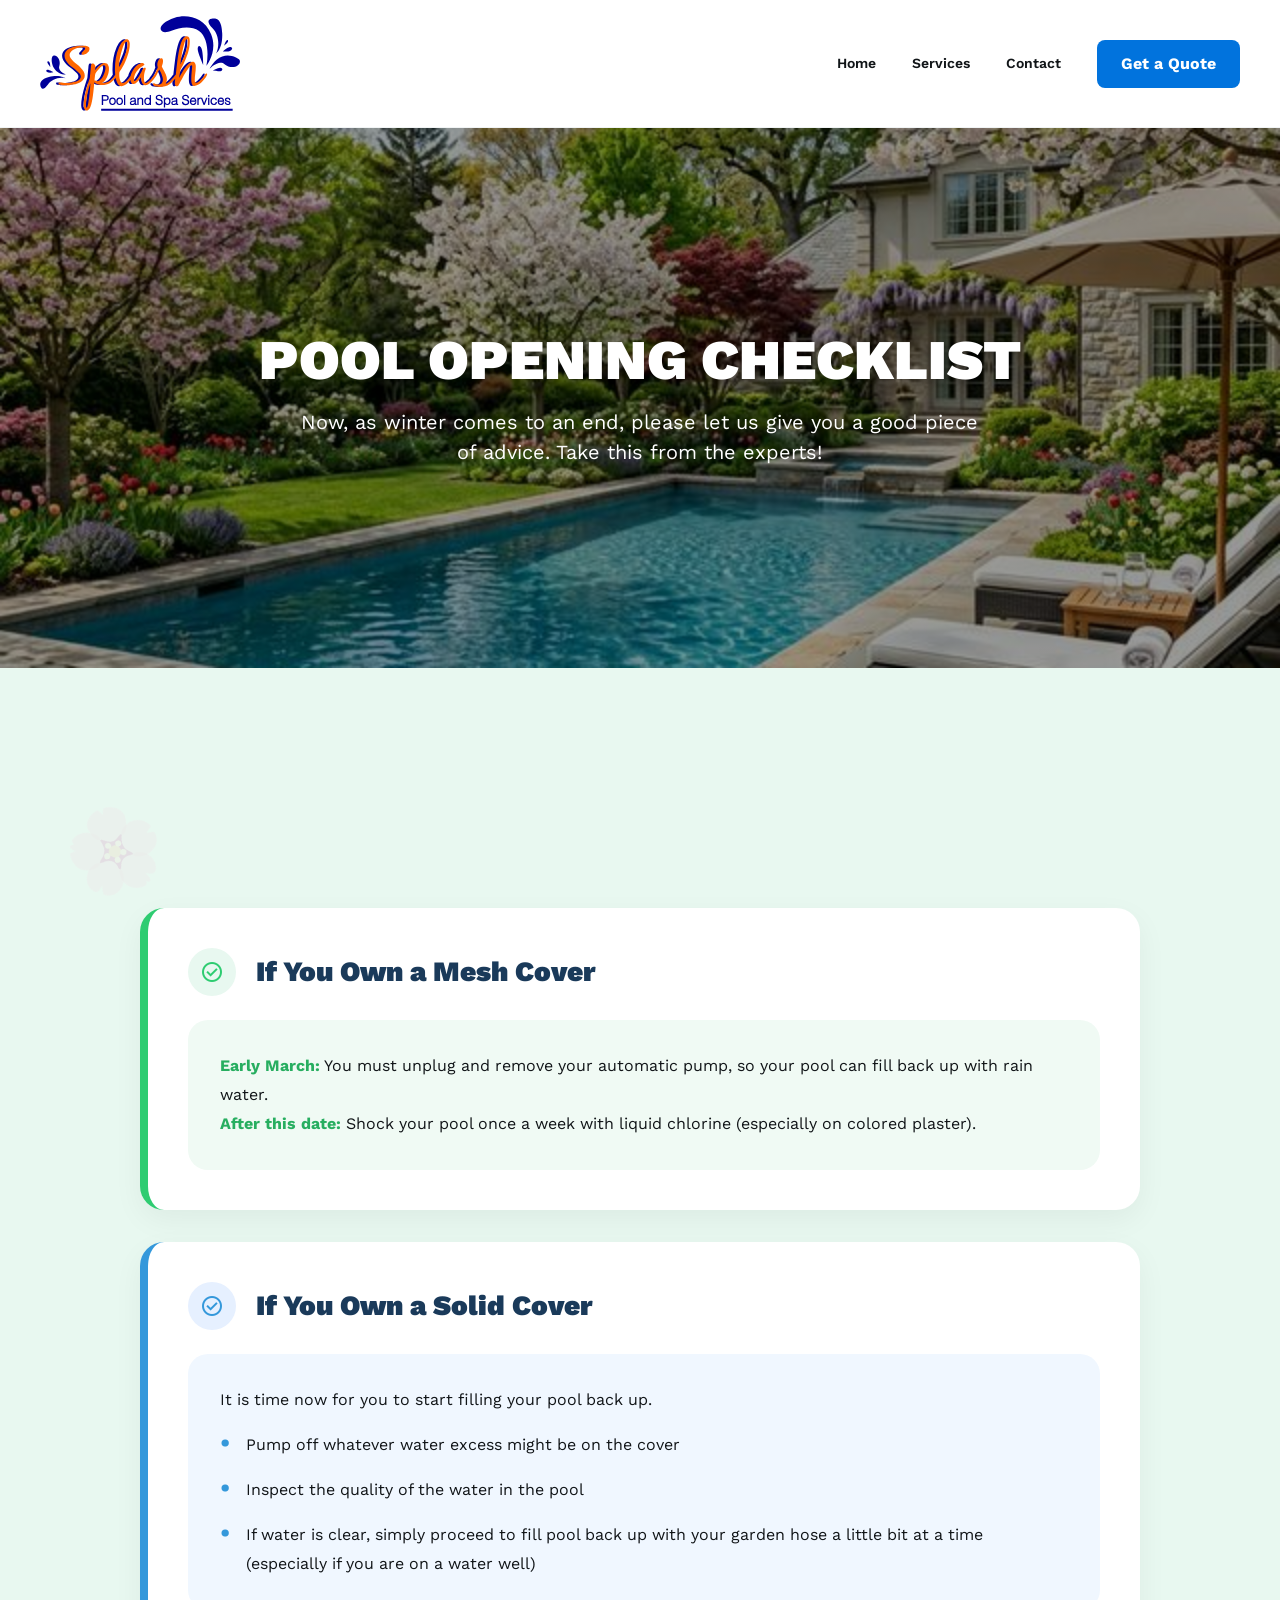
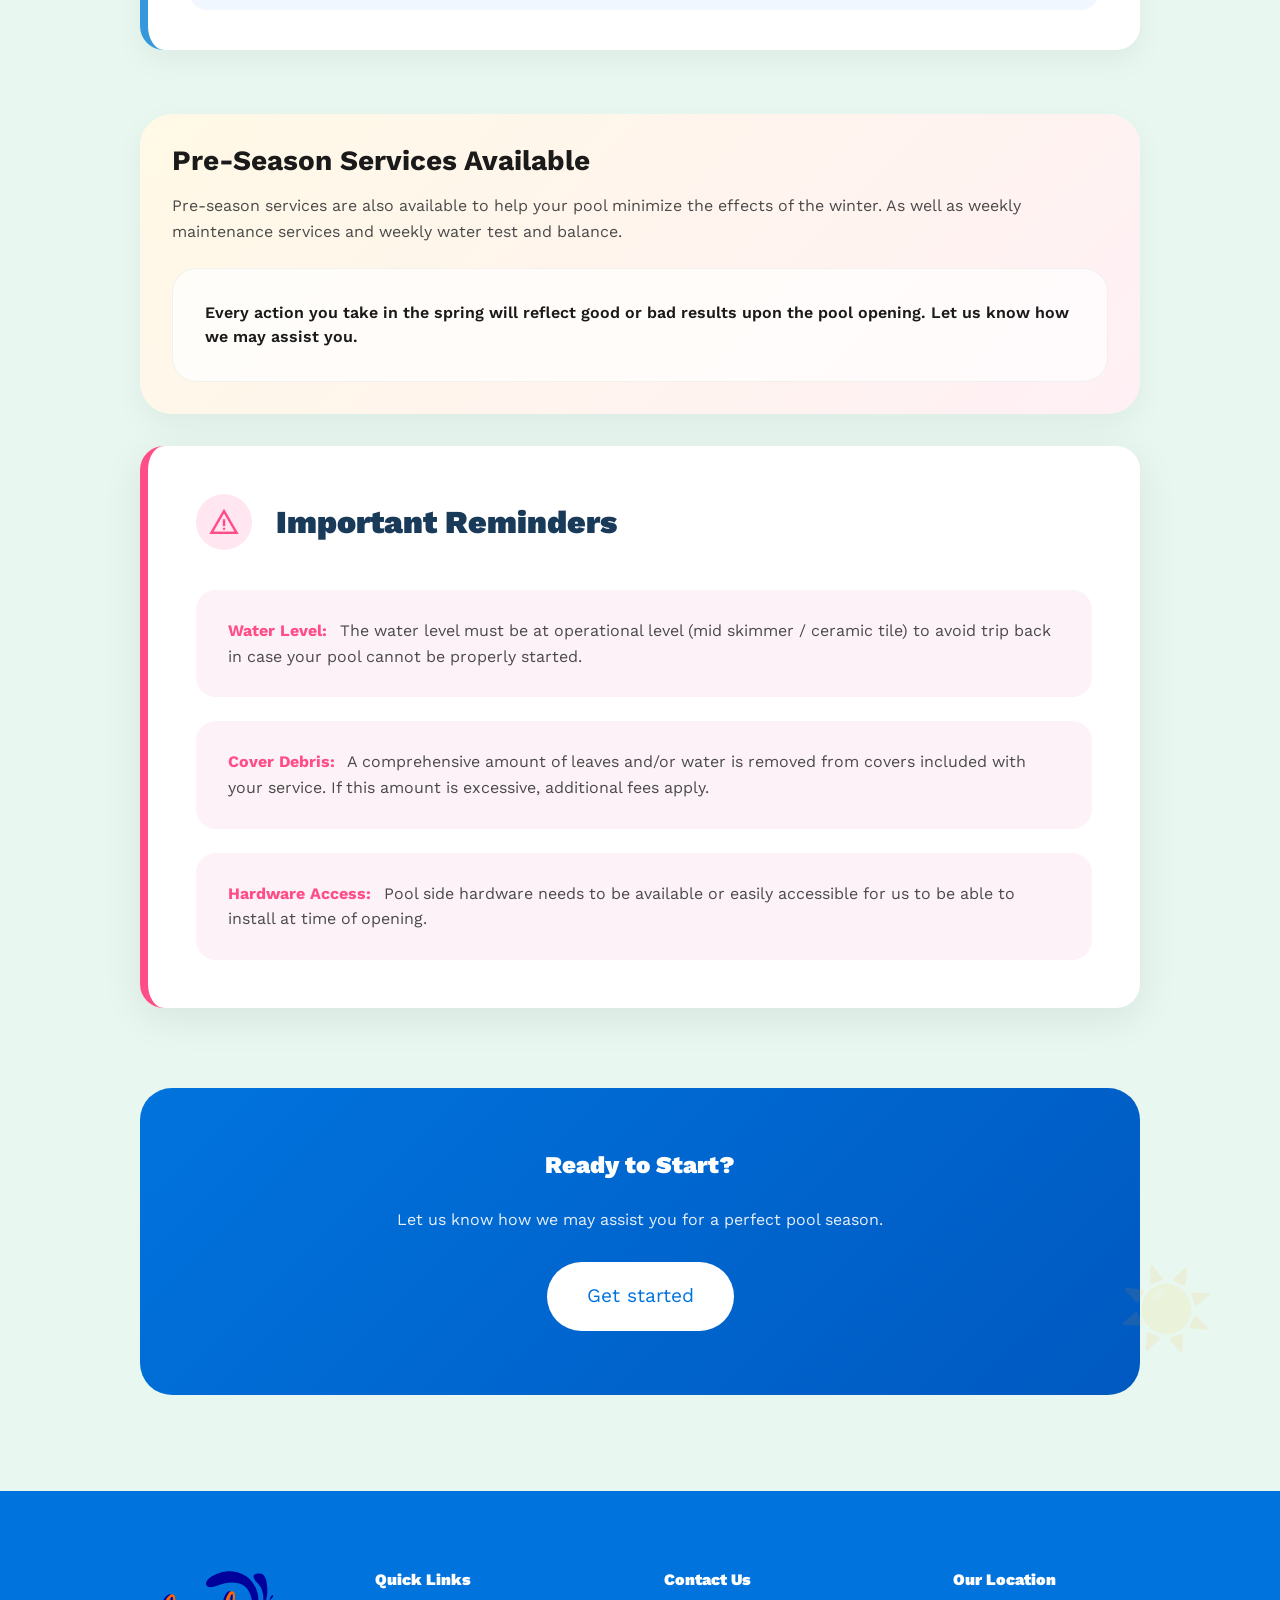
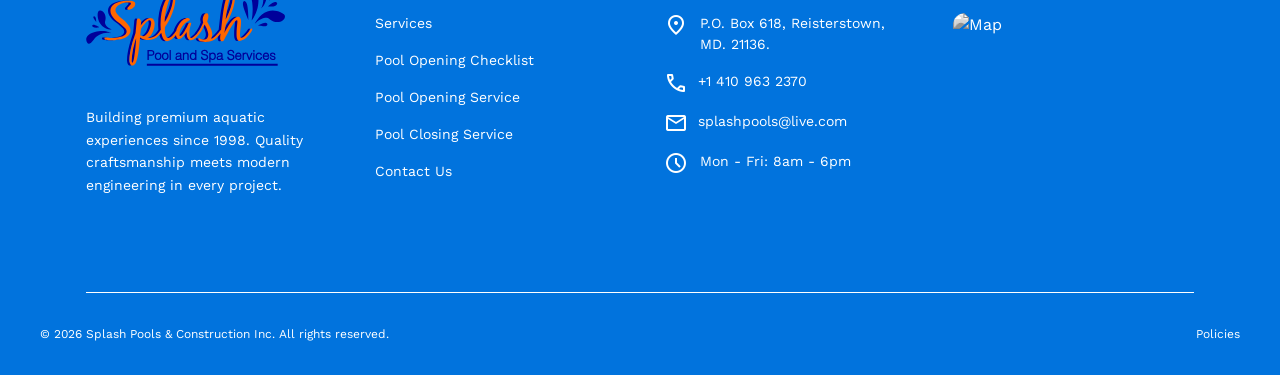
==== checklist-opening.html @ 0bf72dfd "Agregando nuevo checklist opening" ====
<!DOCTYPE html>
<html class="light" lang="en">

<head>
    <meta charset="utf-8" />
    <meta content="width=device-width, initial-scale=1.0" name="viewport" />
    <title>Pool Opening Checklist | Splash Pools & SPA Services</title>
    <meta name="description"
        content="Expert advice for pool opening as winter ends. Checklist for mesh and solid covers to ensure your pool is ready for spring.">

    <link href="https://fonts.googleapis.com/css2?family=Work+Sans:wght@300;400;500;600;700;900&amp;display=swap"
        rel="stylesheet" />
    <link
        href="https://fonts.googleapis.com/css2?family=Material+Symbols+Outlined:wght,FILL@100..700,0..1&amp;display=swap"
        rel="stylesheet" />
    <link rel="stylesheet" href="css/styles.css">
    <link rel="stylesheet" href="css/header.css">
    <link rel="stylesheet" href="css/footer.css">
    <link rel="stylesheet" href="css/checklist-opening.css">

    <!-- Google Tag Manager -->
    <script>(function (w, d, s, l, i) {
            w[l] = w[l] || []; w[l].push({
                'gtm.start':
                    new Date().getTime(), event: 'gtm.js'
            }); var f = d.getElementsByTagName(s)[0],
                j = d.createElement(s), dl = l != 'dataLayer' ? '&l=' + l : ''; j.async = true; j.src =
                    'https://www.googletagmanager.com/gtm.js?id=' + i + dl; f.parentNode.insertBefore(j, f);
        })(window, document, 'script', 'dataLayer', 'GTM-NZWC6MFM');</script>
    <!-- End Google Tag Manager -->
</head>

<body class="light checklist-page">
    <!-- Google Tag Manager (noscript) -->
    <noscript><iframe src="https://www.googletagmanager.com/ns.html?id=GTM-NZWC6MFM" height="0" width="0"
            style="display:none;visibility:hidden"></iframe></noscript>
    <!-- End Google Tag Manager (noscript) -->

    <div class="layout-container">
        <div id="header-placeholder"></div>

        <main>
            <!-- Hero Section -->
            <section class="checklist-hero">
                <div class="content">
                    <h1 class="reveal">Pool Opening Checklist</h1>
                    <p class="reveal">Now, as winter comes to an end, please let us give you a good piece of advice. Take this from the experts!</p>
                </div>
            </section>

            <!-- Advice Section -->
            <section class="expert-advice-section">
                <div class="content max-width-1000">
                    <div class="text-center mb-10 reveal">
                        <h2 class="font-black section-title">Spring Preparation</h2>
                        <div class="title-separator"></div>
                    </div>

                    <div class="advice-container">
                        <!-- Mesh Cover Card -->
                        <div class="cover-advice-card mesh reveal">
                            <div class="cover-advice-header">
                                <div class="cover-advice-icon">
                                    <span class="material-symbols-outlined">check_circle</span>
                                </div>
                                <h3>If You Own a Mesh Cover</h3>
                            </div>
                            <div class="cover-inner-box">
                                <p><span class="mesh-label">Early March:</span> You must unplug and remove your automatic pump, so your pool can fill back up with rain water.</p>
                                <p><span class="mesh-label">After this date:</span> Shock your pool once a week with liquid chlorine (especially on colored plaster).</p>
                            </div>
                        </div>

                        <!-- Solid Cover Card -->
                        <div class="cover-advice-card solid reveal">
                            <div class="cover-advice-header">
                                <div class="cover-advice-icon">
                                    <span class="material-symbols-outlined">check_circle</span>
                                </div>
                                <h3>If You Own a Solid Cover</h3>
                            </div>
                            <div class="cover-inner-box">
                                <p>It is time now for you to start filling your pool back up.</p>
                                <ul class="solid-list">
                                    <li>Pump off whatever water excess might be on the cover</li>
                                    <li>Inspect the quality of the water in the pool</li>
                                    <li>If water is clear, simply proceed to fill pool back up with your garden hose a little bit at a time (especially if you are on a water well)</li>
                                </ul>
                            </div>
                        </div>

                        <!-- Services Highlights -->
                        <div class="services-card-container reveal">
                            <h3>Pre-Season Services Available</h3>
                            <p>Pre-season services are also available to help your pool minimize the effects of the winter. As well as weekly maintenance services and weekly water test and balance.</p>
                            <div class="inner-advice-box">
                                Every action you take in the spring will reflect good or bad results upon the pool opening. Let us know how we may assist you.
                            </div>
                        </div>

                        <!-- Important Reminders -->
                        <div class="reminders-card-container reveal">
                            <div class="reminders-header">
                                <div class="warning-icon-wrapper">
                                    <span class="material-symbols-outlined">warning</span>
                                </div>
                                <h3>Important Reminders</h3>
                            </div>

                            <ul class="reminders-list">
                                <li class="reminder-item-box">
                                    <span class="reminder-label">Water Level:</span> The water level must be at operational level (mid skimmer / ceramic tile) to avoid trip back in case your pool cannot be properly started.
                                </li>
                                <li class="reminder-item-box">
                                    <span class="reminder-label">Cover Debris:</span> A comprehensive amount of leaves and/or water is removed from covers included with your service. If this amount is excessive, additional fees apply.
                                </li>
                                <li class="reminder-item-box">
                                    <span class="reminder-label">Hardware Access:</span> Pool side hardware needs to be available or easily accessible for us to be able to install at time of opening.
                                </li>
                            </ul>
                        </div>
                    </div>

                    <div class="cta-box reveal">
                        <h2>Ready to Start?</h2>
                        <p>Let us know how we may assist you for a perfect pool season.</p>
                        <a href="contact-us.html" class="cta-btn-white">Get started</a>
                    </div>
                </div>
            </section>

            <div id="footer-placeholder"></div>
        </main>

        <script src="js/components.js"></script>
    </div>
</body>

</html>
---- css/styles.css ----
/* ==========================================================================
   DESIGN SYSTEM & VARIABLES
   ========================================================================== */
:root {
    /* Color Palette */
    --primary: #0173dd;
    --primary-hover: #0059c1;
    --primary-deep: #0041a3;
    --primary-soft: #f0f7ff;
    --primary-light: #e6f0ff;
    --background-light: #f8fafc;
    --background-dark: #101a22;
    --text-main: #111518;
    --text-muted: #617989;
    --white: #ffffff;
    --border-light: #f0f3f4;
    --border-card: #dbe1e6;
    --slate-800: #1e293b;
    --slate-900: #0f172a;
    --slate-400: #94a3b8;
    --slate-200: #e2e8f0;

    /* Spacing & Transitions */
    --padding-container: 10rem;
    --transition: 0.3s ease;
    --shadow: 0 10px 15px -3px rgba(0, 0, 0, 0.1);
    --shadow-lg: 0 20px 25px -5px rgba(19, 146, 236, 0.2);
    --radius-lg: 1.5rem;
    --radius-md: 1rem;
    --radius-sm: 0.5rem;
    --gradient-primary: linear-gradient(135deg, var(--primary) 0%, var(--primary-hover) 100%);
    --gradient-deep: linear-gradient(135deg, var(--primary-deep) 0%, var(--primary) 100%);
}

/* ==========================================================================
   BASE STYLES
   ========================================================================== */
* {
    margin: 0;
    padding: 0;
    box-sizing: border-box;
}

body {
    font-family: 'Work Sans', sans-serif;
    background-color: var(--white);
    color: var(--text-main);
    line-height: 1.5;
    transition: background-color var(--transition), color var(--transition);
}

body.dark {
    background-color: var(--background-dark);
    color: var(--white);
}

h1,
h2,
h3,
h4 {
    line-height: 1.1;
    font-weight: 900;
}

a {
    text-decoration: none;
    color: inherit;
    transition: var(--transition);
}

.title-separator {
    width: 80px;
    height: 4px;
    background: var(--primary);
    margin: 1.5rem auto;
    border-radius: 2px;
}

.title-separator-large {
    width: 120px;
    height: 6px;
    background: var(--primary);
    margin: 2rem auto;
    border-radius: 3px;
}

/* ==========================================================================
   LAYOUT CONTAINERS
   ========================================================================== */
.content {
    margin: 0 auto;
    width: 90%;
    max-width: 1440px;
    padding: 0;
}

.layout-container {
    display: flex;
    flex-direction: column;
    min-height: 100vh;
}

.max-w-1200 {
    max-width: 1200px;
    margin: 0 auto;
    width: 100%;
}

.section-padding {
    padding: 6rem 1.5rem;
}

.bg-soft {
    background-color: var(--primary-soft);
}

.bg-white {
    background-color: var(--white);
}

.bg-vibrant-light {
    background: linear-gradient(135deg, #e6f7ff 0%, #ffffff 100%);
    position: relative;
    overflow: hidden;
}

/* Decorative Background Glows */
.bg-glow-container {
    position: relative;
    overflow: hidden;
}

.glow-overlay {
    position: absolute;
    top: 50%;
    left: 50%;
    width: 60%;
    height: 60%;
    background: radial-gradient(circle, rgba(0, 212, 255, 0.15) 0%, transparent 70%);
    transform: translate(-50%, -50%);
    pointer-events: none;
    z-index: 0;
}

/* ==========================================================================
   COMMONS & UTILITIES
   ========================================================================== */
.hide-on-mobile {
    display: inline-flex !important;
}

.show-on-mobile {
    display: none !important;
}

@media (max-width: 768px) {
    .hide-on-mobile {
        display: none !important;
    }

    .show-on-mobile {
        display: inline-flex !important;
    }
}

.text-center {
    text-align: center;
}

.mb-10 {
    margin-bottom: 2.5rem;
}

.mt-4 {
    margin-top: 1rem;
}

.mt-auto {
    margin-top: auto;
}

.font-black {
    font-weight: 900;
}

.text-primary {
    color: var(--primary);
}

.text-muted {
    color: var(--text-muted);
}

.icon-xs {
    font-size: 0.75rem !important;
    vertical-align: middle;
}

.icon-small {
    font-size: 1rem !important;
}

.icon-large {
    font-size: 2rem !important;
}

/* ==========================================================================
   LOGO & RESPONSIVE UTILITIES
   ========================================================================== */
.img-responsive {
    margin: auto;
    max-width: 100%;
    height: auto;
    object-fit: cover;
}

/* ==========================================================================
   BUTTONS
   ========================================================================== */
.btn {
    display: inline-flex;
    align-items: center;
    justify-content: center;
    padding: 0.75rem 1.5rem;
    border-radius: 0.5rem;
    font-weight: 700;
    cursor: pointer;
    border: none;
    transition: transform 0.2s ease, background-color 0.2s ease;
}

.btn:active {
    transform: scale(0.95);
}

.btn-primary {
    background-color: var(--primary);
    color: var(--white);
}

.btn-primary:hover {
    background-color: var(--primary-hover);
    transform: translateY(-2px);
}

.btn-hero {
    padding: 1rem 2rem;
    font-size: 1.125rem;
    background-color: var(--primary-deep);
    max-width: fit-content;
}

.btn-hero:hover {
    background-color: var(--primary-hover);
}


/* ==========================================================================
   HERO SECTION (INDEX)
   ========================================================================== */
.hero_index {
    display: flex;
    justify-content: space-between;
}

.hero-index-content {
    width: 100%;
    background-image: linear-gradient(rgba(19, 146, 236, 0.85), rgba(19, 146, 236, 0.6)), url("../img/fondo-piscina-hero.png");
    background-size: cover;
    background-position: center;
    background-repeat: no-repeat;
    display: flex;
    flex-direction: column;
    justify-content: center;
    gap: 30px;
    padding: 60px;
}

.title_index {
    color: var(--white);
    font-size: 50px;
    font-weight: 900;
    line-height: 1.5;
    text-transform: uppercase;
}

.descript_title {
    color: var(--white);
    font-size: 20px;
    font-weight: 400;
    line-height: 1.5;
}

.hero_img {
    width: 100%;
}

.hero_img img {
    height: 100%;
    width: 100%;
}

/* ==========================================================================
   ABOUT EXPERTISE SECTION
   ========================================================================== */
.about-expertise {
    padding: 50px 0;
    background-color: var(--white);
    position: relative;
    overflow: hidden;
}

.about-expertise::before {
    content: '';
    position: absolute;
    top: 10%;
    right: -5%;
    width: 400px;
    height: 400px;
    background: radial-gradient(circle, rgba(1, 115, 221, 0.05) 0%, transparent 70%);
    z-index: 0;
    pointer-events: none;
}

.about-grid {
    display: grid;
    grid-template-columns: 1.2fr 0.8fr;
    gap: 5rem;
    align-items: center;
    position: relative;
    z-index: 1;
}

.about-info .section-title {
    text-align: left;
    margin-bottom: 0.5rem;
    color: var(--primary);
}

.about-text {
    font-size: 1.15rem;
    color: #4b5563;
    line-height: 1.8;
    margin-bottom: 1.5rem;
}

.trust-indicators {
    display: grid;
    grid-template-columns: repeat(2, 1fr);
    gap: 2rem;
}

@media (max-width: 992px) {
    .trust-indicators {
        grid-template-columns: 1fr;
    }
}

.trust-item {
    display: flex;
    flex-direction: column;
    align-items: flex-start;
    gap: 1.25rem;
    padding: 1.75rem;
    background: var(--primary-soft);
    border-radius: 1.5rem;
    transition: all 0.4s cubic-bezier(0.175, 0.885, 0.32, 1.275);
    border: 1px solid var(--primary-light);
    max-width: 80%;
    margin: auto;
}


.trust-icon {
    font-size: 80px !important;
    color: var(--primary);
    background: var(--white);
    padding: 0.5rem;
    border-radius: 1rem;
    box-shadow: 0 4px 6px -1px rgba(0, 0, 0, 0.1);
    margin: 0 auto;
}

.trust-item h4 {
    font-size: 28px;
    text-align: center;
    margin-bottom: 25px;
    color: var(--text-main);
    width: 100%;
    max-width: 100%;
    font-weight: 800;
}

.item-text-ref {
    width: 100%;
    max-width: 100%;
}

.trust-item p {
    font-size: 18px;
    text-align: center;
    color: #000;
    line-height: 1.4;
    margin: 0;
}

.about-features {
    display: grid;
    grid-template-columns: repeat(2, 1fr);
    gap: 2rem;
}

.feature-badge {
    padding: 3rem 2rem;
    background: var(--white);
    border: 2px solid var(--primary-light);
    border-radius: 2rem;
    text-align: center;
    transition: all 0.4s ease;
    display: flex;
    flex-direction: column;
    align-items: center;
    gap: 0.75rem;
    box-shadow: 0 10px 15px -3px rgba(0, 0, 0, 0.05);
}

.feature-badge:hover {
    border-color: var(--primary);
    transform: scale(1.05);
    box-shadow: 0 20px 25px -5px rgba(0, 0, 0, 0.1);
}

.feature-badge.destaque {
    grid-column: span 2;
    background: var(--gradient-primary);
    border: none;
    color: var(--white);
}

.feature-badge.destaque p {
    color: rgba(255, 255, 255, 0.9) !important;
}

.feature-badge.destaque .material-symbols-outlined {
    color: var(--white);
}

.feature-badge .material-symbols-outlined {
    font-size: 3.5rem !important;
    color: var(--primary);
    margin-bottom: 0.5rem;
}

.feature-badge h3 {
    font-size: 1.5rem;
    margin-bottom: 0.25rem;
    font-weight: 900;
}

.feature-badge p {
    font-size: 1rem;
    color: var(--text-muted);
}

.trust-item-certification {
    display: flex;
    flex-wrap: wrap;
    justify-content: center;
    align-items: center;
    gap: 3rem;
    margin-top: 3rem;
}

.trust-item-certification img {
    width: auto;
    max-width: 350px;
    height: 100px;
    object-fit: contain;
}


@media (max-width: 1024px) {
    .trust-item-certification {
        gap: 2rem;
    }
    .trust-item-certification img {
        max-width: 280px;
        height: 80px;
    }
}

@media (max-width: 768px) {
    .trust-item-certification {
        flex-direction: column;
        gap: 3rem;
    }
    .trust-item-certification img {
        max-width: 240px;
        height: auto;
        max-height: 80px;
    }
}

@media (max-width: 992px) {
    .about-expertise {
        padding: 5rem 0;
    }

    .about-grid {
        grid-template-columns: 1fr;
        gap: 4rem;
    }

    .trust-indicators {
        grid-template-columns: 1fr;
    }
}

@media (max-width: 480px) {
    .about-features {
        grid-template-columns: 1fr;
    }

    .feature-badge.destaque {
        grid-column: span 1;
    }
}


/* ==========================================================================
   SPECIALIZED SERVICES
   ========================================================================== */

.specialized-services {
    padding: 50px 0;
    /* background-color: #0173dd; */
    background-color: #05a3c9;
}

.specialized-services .section-subtitle {
    color: var(--white) !important;
}

.specialized-services .title-separator {
    background-color: var(--white);
}

.title-services {
    color: var(--white);
    font-size: 50px;
    font-weight: 900;
    line-height: 1.5;
}


/* ==========================================================================
   HERO SLIDER
   ========================================================================== */

.slider-section {
    background: var(--white);
    padding: 50px 0 20px;
}
.slider-section .title-owner {
    font-size: 36px;
    text-align: center !important;
    line-height: 1.3;
    font-weight: 700;
    margin-bottom: 30px;
    color: var(--slate-900);
    max-width: 1000px;
    margin-left: auto;
    margin-right: auto;
    text-transform: uppercase;
}
.slider-section .title-owner strong{
    font-weight: 900;
    color: #ff6600;
    position: relative;
    display: inline-block;
}
.slider-section .text-muted{
    text-align: center !important;
    margin-bottom: 60px;
    font-size: 20px;
    text-transform: uppercase;
}
.hero-slider {
    position: relative;
    width: 100%;
    height: 700px;
    overflow: hidden;
    margin: 1.25rem 0;
    border-radius: 1.25rem;
}

.slider-container {
    display: flex;
    width: 300%;
    height: 100%;
    transition: transform 0.8s cubic-bezier(0.7, 0, 0.3, 1);
}

.slide {
    width: 33.333%;
    height: 100%;
    background-size: cover;
    background-position: center;
    position: relative;
    display: flex;
    flex-direction: column;
    justify-content: flex-end;
    padding: 6rem 4rem;
    color: var(--white);
    align-items: flex-end;
}

.slide::before {
    content: '';
    position: absolute;
    top: 0;
    left: 0;
    width: 100%;
    height: 100%;
    background: linear-gradient(rgb(66 164 233 / 17%), rgb(66 164 233 / 17%));
}

.hero-content {
    position: relative;
    z-index: 2;
    max-width: 45rem;
}

.hero-content.centered {
    width: 100%;
    height: auto;
    display: flex;
    border-radius: 25px;
    flex-direction: column;
    align-items: center;
    justify-content: center;
    text-align: center;
    background: linear-gradient(rgb(58 135 189 / 85%), rgb(19 146 236 / 60%));
    padding: 2rem;
    max-width: 50%;
}

.slider-title {
    font-size: 3.5rem;
    font-weight: 900;
    color: var(--white);
    margin-bottom: 1.5rem;
    line-height: 1.1;
}

.slider-desc {
    font-size: 1.125rem;
    color: rgba(255, 255, 255, 0.9);
    max-width: 700px;
    margin-bottom: 2.5rem;
}

.slider-dots {
    position: absolute;
    bottom: 2rem;
    left: 50%;
    transform: translateX(-50%);
    display: flex;
    gap: 0.75rem;
    z-index: 10;
}

.dot {
    width: 12px;
    height: 12px;
    background: rgba(255, 255, 255, 0.3);
    border-radius: 50%;
    cursor: pointer;
    transition: var(--transition);
}

.dot.active {
    background: #1c9ddf;
    width: 30px;
    border-radius: 6px;
}

/* ==========================================================================
   OWNER & FOUNDER BIO SECTION
   ========================================================================== */
.owner-bio {
    padding: 50px 0;
    background-color: #fff;
    /* Light slate background */
    border-top: 1px solid var(--border-light);
    border-bottom: 1px solid var(--border-light);
}

.owner-bio .about-grid {
    gap: 6rem;
}

.owner-bio .section-title {
    text-align: center;
    margin: 50px 0;
    color: var(--primary);
}

.owner-bio p {
    font-size: 20px;
    text-align: center;
    font-weight: 400;
    line-height: 1.5;
    margin: 0 auto;
    color: #000 !important;
}

.owner-photo img {
    width: 100%;
    height: auto;
    object-fit: cover;
    border-radius: 2rem;
    transition: transform 0.4s ease;
}

.owner-photo:hover img {
    transform: scale(1.02);
}

@media (max-width: 992px) {
    .owner-bio .about-grid {
        grid-template-columns: 1fr;
        gap: 3rem;
    }

    .owner-photo {
        max-width: 500px;
        margin: 0 auto;
    }
}


/* ==========================================================================
   TITLES & SEPARATORS
   ========================================================================== */
.section-title {
    font-size: 45px;
    line-height: 1.5;
    font-weight: 800;
    margin-bottom: 0.75rem;
}

.ln_white {
    position: relative;
    padding: 0 0 40px;
}

.ln_white::before {
    content: '';
    position: absolute;
    bottom: 0;
    left: 50%;
    transform: translateX(-50%);
    width: 80px;
    height: 4px;
    background-color: var(--white);
}

.section-title-large {
    font-size: 45px;
    margin-bottom: 1rem;
    color: var(--white);
}


.section-subtitle {
    font-size: 20px;
    font-weight: 400;
    line-height: 1.5;
    margin: 0 auto;
    color: #000 !important;
}

.details-section .section-subtitle {
    color: #fff !important;
}

.section-subtitle-large {
    font-size: 1.125rem;
}

.bg-vibrant-blue .section-title,
.bg-vibrant-blue .text-muted,
.bg-vibrant-aqua .section-title,
.bg-vibrant-aqua .text-muted {
    color: var(--white) !important;
}

.bg-vibrant-blue .title-separator,
.bg-vibrant-aqua .title-separator {
    background: var(--white);
    box-shadow: 0 2px 10px rgba(255, 255, 255, 0.3);
}

.service-card {
    padding: 2.5rem 2rem;
    background-color: var(--white);
    border: none;
    border-radius: 1.25rem;
    display: flex;
    flex-direction: column;
    gap: 1.25rem;
    transition: all 0.4s cubic-bezier(0.175, 0.885, 0.32, 1.275);
    box-shadow: 0 15px 35px rgba(0, 0, 0, 0.1);
}

.bg-vibrant-blue .icon-box,
.bg-vibrant-aqua .icon-box {
    background: var(--white);
    color: var(--primary);
}

.service-card:hover {
    transform: translateY(-12px);
    box-shadow: 0 30px 60px -12px rgba(12, 110, 209, 0.15);
    border-color: var(--accent-aqua);
}

.icon-box {
    width: 3rem;
    height: 3rem;
    background-color: rgba(12, 110, 209, 0.1);
    color: var(--primary);
    display: flex;
    align-items: center;
    justify-content: center;
    border-radius: 0.5rem;
}

.card-title {
    font-family: 'work sans', sans-serif;
    font-size: 20px;
    font-weight: 700;
    margin-bottom: 0.5rem;
}

.card-text {
    font-size: 18px;
    font-weight: 400;
    line-height: 1.5;
}

.learn-more-link {
    font-size: 17px;
    display: inline-flex;
    align-items: center;
    gap: 5px;
    transition: 0.3s ease;
    position: relative;
    width: max-content;
}

.learn-more-link::after {
    content: '';
    position: absolute;
    width: 100%;
    transform: scaleX(0);
    height: 2px;
    bottom: -2px;
    left: 0;
    background-color: var(--primary);
    transform-origin: bottom left;
    transition: transform 0.3s ease-out;
}

.learn-more-link:hover {
    gap: 10px;
    color: var(--primary);
}

.learn-more-link:hover::after {
    transform: scaleX(1);
}

/* ==========================================================================
   SERVICE DETAILS (OPENING/CLOSING)
   ========================================================================== */
.services {
    display: flex;
    gap: 30px;
    flex-wrap: wrap;
}

.details-section {
    padding: 50px 0;
    background-color: #ff6600;
}

body.dark .details-section {
    background-color: var(--background-dark);
}

.details-grid {
    display: grid;
    grid-template-columns: repeat(auto-fit, minmax(350px, 1fr));
    gap: 3rem;
}

.details-card {
    background: var(--white);
    padding: 3.5rem;
    border-radius: 2rem;
    border: 2px solid var(--primary-light);
    box-shadow: 0 20px 40px rgba(12, 110, 209, 0.08);
    transition: transform 0.3s ease;
}

.details-card:hover {
    transform: scale(1.02);
}

body.dark .details-card {
    background: var(--slate-900);
    border-color: var(--slate-800);
}

.details-card h3 {
    display: flex;
    align-items: center;
    gap: 0.75rem;
    margin-bottom: 2rem;
    font-size: 1.5rem;
    color: #ff6600;
}

.checklist {
    list-style: none;
    display: flex;
    flex-direction: column;
    gap: 1.25rem;
}

.checklist li {
    display: flex;
    gap: 1rem;
    font-size: 18px;
    line-height: 1.5;
    color: #0a182e;
    position: relative;
    width: max-content;
    transition: 0.3s ease;
}

.checklist li .material-symbols-outlined {
    color: #ff6600;
    font-size: 18px;
    line-height: 1.5;
    flex-shrink: 0;
}

.checklist li::after {
    content: '';
    position: absolute;
    width: 100%;
    transform: scaleX(0);
    height: 2px;
    bottom: -2px;
    left: 0;
    background-color: #ff6600;
    transform-origin: bottom left;
    transition: transform 0.3s ease-out;
}

.checklist li:hover::after {
    transform: scaleX(1);
}

.details-card .btn_learn_more {
    display: inline-block;
    margin: 30px 0 0;
    color: #ff6600;
    font-weight: 700;
    text-decoration: none;
    transition: var(--transition);
    position: relative;
}

.details-card .btn_learn_more::after {
    content: '';
    position: absolute;
    width: 100%;
    transform: scaleX(0);
    height: 2px;
    bottom: -2px;
    left: 0;
    background-color: #ff6600;
    transform-origin: bottom left;
    transition: transform 0.3s ease-out;
}

.details-card .btn_learn_more:hover::after {
    transform: scaleX(1);
}

@media (min-width: 768px) {
    .services {
        flex-wrap: nowrap;
    }
}

/* ==========================================================================
   TRANSFORMATIONS (BEFORE/AFTER)
   ========================================================================== */
.transformation-section {
    padding: 50px 0;
    background-color: var(--white);
}

body.dark .transformation-section {
    background-color: var(--slate-900);
}

.transformation-section .section-title {
    color: #0d6fd1;
}

.transformation-section p {
    color: #000 !important;
    font-size: 20px;
    font-weight: 400;
    line-height: 1.5;
    margin: 0 auto;
}

.grid-2 {
    display: grid;
    grid-template-columns: repeat(auto-fit, minmax(300px, 1fr));
    gap: 2rem;
}

.trans-card {
    border-radius: 0.75rem;
    overflow: hidden;
    background-color: #f1f5f9;
}

body.dark .trans-card {
    background-color: var(--slate-800);
}

.trans-img {
    aspect-ratio: 16 / 9;
    background-size: contain;
    background-position: center;
    position: relative;
    transition: 0.7s ease;
    background-repeat: no-repeat;
}

.trans-img img {
    width: 100%;
    height: 100%;
    object-fit: fill;
}

.trans-card:hover .trans-img {
    transform: scale(1.05);
}

.trans-card-content {
    padding: 1.5rem;
}

.trans-card-title {
    color: #0860bf;
    font-size: 22px;
    font-weight: 700;
    margin-bottom: 10px;
}

.trans-card-text {
    color: #000 !important;
    font-size: 18px;
    font-weight: 400;
    line-height: 1.5;
    margin: 0 auto;
}

.badge {
    position: absolute;
    top: 1rem;
    left: 1rem;
    padding: 0.25rem 1rem;
    border-radius: 9999px;
    border: 2px solid var(--white);
    font-size: 16px;
    font-weight: 700;
    text-transform: uppercase;
}

.badge-before {
    background: rgba(0, 0, 0, 0.6);
    color: white;
}

.badge-after {
    background: var(--gradient-primary);
    color: white;
    box-shadow: 0 4px 10px rgba(0, 212, 255, 0.4);
}

/* ==========================================================================
   CONTACT FORM
   ========================================================================== */
.contact-section {
    padding: 50px 0;
    background: linear-gradient(to top, #089496, #05a3c9);
    position: relative;
    overflow: hidden;
}

.contact-section::before {
    content: '';
    position: absolute;
    top: -50%;
    left: -50%;
    width: 200%;
    height: 200%;
    background: radial-gradient(circle, rgba(0, 212, 255, 0.1) 0%, transparent 70%);
    pointer-events: none;
}

.form-container {
    max-width: 900px;
    margin: 0 auto;
    background-color: var(--white);
    padding: 50px 60px;
    border-radius: var(--radius-lg);
    box-shadow: 0 25px 50px -12px rgba(0, 0, 0, 0.25);
    border: 1px solid var(--border-card);
}

.contact-section .section-title-large {
    color: #05a3c9;
}

.contact-section .section-subtitle-large {
    color: #000 !important;
    font-size: 20px;
    font-weight: 400;
    line-height: 1.5;
    margin: 0 auto;
}

body.dark .form-container {
    background-color: var(--slate-900);
    border-color: var(--slate-800);
}

.form-grid-v2 {
    display: grid;
    grid-template-columns: repeat(4, 1fr);
    gap: 1.5rem;
}

.form-section-header {
    font-size: 19px;
    font-weight: 800;
    color: #05a3c9;
    margin-top: 1.5rem;
    padding-bottom: 0.5rem;
    border-bottom: 2px solid var(--border-light);
}

.form-group {
    display: flex;
    flex-direction: column;
    gap: 0.5rem;
}

.form-group label {
    font-size: 18px;
    font-weight: 700;
}

.col-full {
    grid-column: span 4;
}

.col-span-2 {
    grid-column: span 2;
}

.checkbox-group {
    flex-direction: row !important;
    align-items: center;
    gap: 0.75rem !important;
    margin-top: 1rem;
}

.checkbox-group input {
    width: 1.25rem;
    height: 1.25rem;
    cursor: pointer;
}

input,
textarea {
    padding: 0.75rem;
    border: 1px solid #ccc;
    border-radius: 0.5rem;
    background: transparent;
    color: inherit;
    font-family: inherit;
}

input:focus,
textarea:focus {
    outline: none;
    border-color: var(--primary);
    box-shadow: 0 0 0 3px rgba(19, 146, 236, 0.1);
}

input:invalid:focus,
textarea:invalid:focus {
    border-color: #dc3545;
    box-shadow: 0 0 0 3px rgba(220, 53, 69, 0.1);
}

.btn-submit {
    background-color: #089496;
    border: 2px solid var(--primary) !important;
    color: var(--white);
    width: 100%;
    height: 3.5rem;
    font-size: 1.125rem;
    display: inline-flex;
    align-items: center;
    justify-content: center;
    padding: 0.75rem 1.5rem;
    border-radius: 0.5rem;
    font-weight: 700;
    cursor: pointer;
    border: none;
    transition: 0.3s ease;
}

.btn-submit:hover {
    background-color: var(--white);
    color: var(--primary);
}


.form-footer-text {
    font-size: 0.75rem;
}

/* ==========================================================================
   WHATSAPP FLOATING BUTTON
   ========================================================================== */
.whatsapp-float {
    position: fixed;
    bottom: 2rem;
    right: 2rem;
    width: 4rem;
    height: 4rem;
    background-color: #25D366;
    color: white;
    border-radius: 50%;
    display: flex;
    align-items: center;
    justify-content: center;
    box-shadow: 0 10px 25px rgba(0, 0, 0, 0.2);
    z-index: 1000;
    transition: transform 0.3s ease;
}

.whatsapp-float:hover {
    transform: scale(1.1);
}

.whatsapp-tooltip {
    position: absolute;
    right: 5rem;
    background: var(--slate-900);
    color: white;
    padding: 0.5rem 0.75rem;
    border-radius: 0.5rem;
    font-size: 0.75rem;
    white-space: nowrap;
    opacity: 0;
    transition: opacity 0.3s ease;
    pointer-events: none;
}

.whatsapp-float:hover .whatsapp-tooltip {
    opacity: 1;
}

/* ==========================================================================
   MATERIAL SYMBOLS OVERRIDE
   ========================================================================== */
.material-symbols-outlined {
    font-variation-settings: 'FILL' 0, 'wght' 400, 'GRAD' 0, 'opsz' 24;
}

/* ==========================================================================
   RESPONSIVE DESIGN
   ========================================================================== */

@media (max-width: 1300px) {
    .checklist li {
        width: 100%;
    }
}

@media (max-width: 1024px) {
    .hero-slider {
        height: 600px;
    }

    .slider-title {
        font-size: 2.75rem;
    }

    .hero-content.centered {
        max-width: 70%;
    }
}

@media (max-width: 768px) {
    .content {
        width: 95%;
    }

    .section-padding {
        padding: 4rem 1rem;
    }

    .section-title {
        font-size: 38px;
    }

    .section-title-large {
        font-size: 38px;
    }

    .section-subtitle {
        font-size: 18px;
    }

    /* Hero Index */
    .hero_index {
        flex-direction: column;
    }

    .hero-index-content {
        padding: 3rem 1.5rem;
        text-align: center;
    }

    .title_index {
        font-size: 2.5rem;
    }

    .btn-hero {
        margin: 0 auto;
    }

    .hero_img {
        margin-left: 0 !important;
        /*margin-top: 1rem;*/
    }

    /*Description title*/
    .card-title {
        font-size: 18px;
    }

    .card-text {
        font-size: 16px;
    }

    .learn-more-link {
        font-size: 16px;
    }

    /* Hero Slider */
    .slider-section {
        padding: 2rem 0;
    }

    .hero-slider {
        height: 500px;
        margin: 0;
        border-radius: var(--radius-md);
    }

    .slider-title {
        font-size: 2.25rem;
    }

    .slider-desc {
        font-size: 1rem;
        margin-bottom: 1.5rem;
    }

    .hero-content.centered {
        max-width: 90%;
        padding: 1.5rem;
    }

    /* Services & Details Grid */
    .services,
    .details-grid,
    .grid-2 {
        grid-template-columns: 1fr;
        gap: 1.5rem;
    }

    .details-card {
        padding: 2rem 1.5rem;
    }

    .details-card h3 {
        font-size: 1.25rem;
        margin-bottom: 1.5rem;
    }

    .checklist li {
        font-size: 16px;
        width: auto;
    }

    .transformation-section .section-title {
        text-align: center;
    }

    .transformation-section p {
        text-align: center;
        font-size: 18px;
    }

    .transformation-section .trans-card-title {
        text-align: center;
        font-size: 20px;
    }

    /* Contact Form */
    .contact-section {
        padding: 4rem 1rem;
    }

    .form-container {
        padding: 2rem 1.5rem;
    }

    .form-grid-v2 {
        grid-template-columns: 1fr;
        gap: 1rem;
    }

    .col-span-2,
    .col-full {
        grid-column: span 1;
    }

    .form-section-header {
        margin-top: 1rem;
    }
}

@media (max-width: 480px) {
    .title_index {
        font-size: 1.85rem;
        line-height: 1.3;
    }

    .slider-title {
        font-size: 1.5rem;
    }

    .section-title {
        font-size: 28px;
    }

    .section-title-large {
        font-size: 28px;
    }

    .hero-slider {
        height: 420px;
    }

    .section-padding {
        padding: 3rem 1rem;
    }
}

/* ==========================================================================
   SCROLL REVEAL ANIMATIONS
   ========================================================================== */
.reveal {
    position: relative;
    transform: translateY(150px);
    opacity: 0;
    transition: all 1s ease;
}

.reveal.active {
    transform: translateY(0);
    opacity: 1;
}

/* Animations */
@keyframes spin {
    from {
        transform: rotate(0deg);
    }

    to {
        transform: rotate(360deg);
    }
}

/* ==========================================================================
   IMAGE MODAL
   ========================================================================== */
.image-modal {
    display: none;
    position: fixed;
    z-index: 9999;
    padding-top: 100px;
    left: 0;
    top: 0;
    width: 100%;
    height: 100%;
    max-height: 100vh;
    overflow: auto;
    background-color: rgba(0, 0, 0, 0.9);
    backdrop-filter: blur(5px);
}

.image-modal-content {
    margin: auto;
    display: block;
    width: 80%;
    max-width: 900px;
    max-height: 80vh;
    object-fit: contain;
    animation-name: zoom;
    animation-duration: 0.3s;
    border-radius: 8px;
}

#imageModalCaption {
    margin: auto;
    display: block;
    width: 80%;
    max-width: 900px;
    text-align: center;
    color: #ccc;
    padding: 10px 0;
    height: 50px;
    font-size: 20px;
    font-weight: bold;
    animation-name: zoom;
    animation-duration: 0.3s;
}

@keyframes zoom {
    from {
        transform: scale(0)
    }

    to {
        transform: scale(1)
    }
}

.image-modal-close {
    position: absolute;
    top: 15px;
    right: 35px;
    color: #f1f1f1;
    font-size: 40px;
    font-weight: bold;
    transition: 0.3s;
    cursor: pointer;
}

.image-modal-close:hover,
.image-modal-close:focus {
    color: var(--primary);
    text-decoration: none;
    cursor: pointer;
}

@media only screen and (max-width: 700px) {
    .image-modal-content {
        width: 100%;
    }
}

/* ==========================================================================
   MAINTENANCE GALLERY (INDEX)
   ========================================================================== */
.gallery-section {
    padding: 40px 0;
    background-color: #fff;
}

.gallery-section .section-subtitle {
    max-width: 600px;
    margin: 0 auto;
}

.maintenance-gallery {
    display: grid;
    grid-template-columns: repeat(auto-fit, minmax(280px, 1fr));
    gap: 1.5rem;
    margin-top: 2rem;
}

.maintenance-gallery .gallery-item {
    overflow: hidden;
    border-radius: 12px;
    box-shadow: 0 4px 6px -1px rgba(0, 0, 0, 0.1), 0 2px 4px -1px rgba(0, 0, 0, 0.06);
}

.maintenance-gallery .gallery-item img {
    width: 100%;
    height: 100%;
    object-fit: cover;
    transition: transform 0.3s ease;
}

.maintenance-gallery .gallery-item:hover img {
    transform: scale(1.05);
}
---- css/header.css ----
/* ==========================================================================
   HEADER & NAVIGATION
   ========================================================================== */
header {
    display: flex;
    align-items: center;
    justify-content: space-between;
    padding: 1rem 2.5rem;
    background-color: var(--white);
    border-bottom: 1px solid var(--border-light);
    position: sticky;
    top: 0;
    z-index: 50;
    transition: background-color var(--transition), border-color var(--transition);
}

/* Glassmorphism for V2 Header */
.v2-theme header {
    background: var(--v2-glass) !important;
    backdrop-filter: blur(10px);
    -webkit-backdrop-filter: blur(10px);
    border-bottom: 1px solid var(--v2-slate-100) !important;
}

body.dark header {
    background-color: var(--background-dark);
    border-bottom-color: var(--slate-800);
}

.header-flex {
    display: flex;
    justify-content: space-between;
    align-items: center;
    width: 100%;
}

.logo-wrapper {
    display: flex;
    align-items: center;
    max-width: 200px;
}

.logo-img {
    height: auto;
    width: 100%;
    object-fit: contain;
}

nav {
    display: flex;
    align-items: center;
    gap: 2.25rem;
}

.nav-link {
    font-size: 0.875rem;
    font-weight: 600;
    transition: var(--transition);
}

.nav-link:hover {
    color: var(--primary);
}

.hamburger-btn {
    display: none;
    background: none;
    border: none;
    color: var(--primary);
    cursor: pointer;
    font-size: 2.25rem;
    padding: 0;
}

.hamburger-btn .material-symbols-outlined {
    font-size: 2.25rem;
}

/* Responsive adjustments */
@media (max-width: 768px) {
    header {
        padding: 0.75rem 1rem;
    }

    .hamburger-btn {
        display: block;
    }

    nav.main-nav {
        display: flex;
        flex-direction: column;
        position: absolute;
        top: 100%;
        left: 0;
        width: 100%;
        background-color: var(--white);
        box-shadow: 0 10px 15px -3px rgba(0, 0, 0, 0.1);
        padding: 0 1.5rem;
        gap: 1.5rem; /* Better spacing for mobile */
        max-height: 0;
        overflow: hidden;
        opacity: 0;
        visibility: hidden;
        transform: translateY(-10px) scale(0.98);
        transform-origin: top center;
        transition: max-height 0.5s cubic-bezier(0.4, 0, 0.2, 1), 
                    opacity 0.4s cubic-bezier(0.4, 0, 0.2, 1), 
                    transform 0.4s cubic-bezier(0.4, 0, 0.2, 1), 
                    padding 0.4s cubic-bezier(0.4, 0, 0.2, 1), 
                    border-top-color 0.4s cubic-bezier(0.4, 0, 0.2, 1);
        border-top: 1px solid transparent;
    }

    nav.main-nav.active {
        max-height: 500px;
        opacity: 1;
        visibility: visible;
        transform: translateY(0) scale(1);
        padding: 2rem 1.5rem;
        border-top-color: var(--border-light);
    }

    nav.main-nav .btn {
        display: none !important;
    }

    nav.main-nav .nav-link {
        display: block;
        font-size: 1.25rem;
        font-weight: 700;
        padding: 0.5rem 0;
        border-bottom: 1px solid var(--border-light);
        opacity: 0;
        transform: translateY(10px);
        transition: opacity 0.4s ease, transform 0.4s ease;
    }
    
    nav.main-nav.active .nav-link {
        opacity: 1;
        transform: translateY(0);
    }

    /* Staggered entry animations */
    nav.main-nav.active .nav-link:nth-child(1) { transition-delay: 0.1s; }
    nav.main-nav.active .nav-link:nth-child(2) { transition-delay: 0.15s; }
    nav.main-nav.active .nav-link:nth-child(3) { transition-delay: 0.2s; }
    nav.main-nav.active .nav-link:nth-child(4) { transition-delay: 0.25s; }
    
    nav.main-nav .nav-link:last-of-type {
        border-bottom: none;
    }
    
    /* V2 theme support */
    .v2-theme nav.main-nav {
        background: var(--v2-glass);
        backdrop-filter: blur(10px);
        -webkit-backdrop-filter: blur(10px);
    }
}
---- css/footer.css ----
/* ==========================================================================
   FOOTER STYLES
   ========================================================================== */
.text-primary {
    color: var(--white);
}

footer {
    /* background-color: #05a3c9; */
    background-color: #0173dd;
    color: var(--white);
    padding: 5rem 1.5rem 2rem;
}

.footer-v2 {
    background: #ff6600;
    color: white;
    padding: 6rem 0 2rem;
}

.footer-grid {
    display: grid;
    grid-template-columns: repeat(auto-fit, minmax(200px, 1fr));
    gap: 3rem;
    border-bottom: 1px solid var(--white);
    padding-bottom: 4rem;
}

.footer-grid-v2 {
    display: grid;
    grid-template-columns: 2fr 1fr 1fr 2fr;
    gap: 4rem;
}

.footer-section h4,
.footer-links h4 {
    margin-bottom: 1.5rem;
}

.footer-links {
    list-style: none;
    display: flex;
    flex-direction: column;
    gap: 1rem;
    font-size: 0.875rem;
    color: var(--white);
}

.footer-links a:hover {
    color: var(--white);
}

.footer-brand p {
    color: var(--white);
}

.footer-logo {
    max-width: 180px;
    margin-bottom: 2rem;
}

.footer-map img {
    width: 100%;
    border-radius: 12px;
    filter: grayscale(1);
}

.social-icons {
    display: flex;
    gap: 1rem;
}

.social-btn {
    width: 2.5rem;
    height: 2.5rem;
    background: var(--slate-800);
    border-radius: 50%;
    display: flex;
    align-items: center;
    justify-content: center;
}

.social-btn:hover {
    background: var(--primary);
}

/* Footer Bottom Area */
.footer-bottom {
    padding-top: 2rem;
    display: flex;
    justify-content: space-between;
    align-items: center;
    color: var(--slate-400);
    font-size: 0.75rem;
}

.footer-link-phone,
.footer-link-email {
    display: flex;
    gap: 10px;
}

/* Responsive adjustments */
@media (max-width: 1024px) {
    .footer-grid-v2 {
        grid-template-columns: 1fr 1fr;
    }
}

@media (max-width: 768px) {

    .footer-grid,
    .footer-grid-v2 {
        grid-template-columns: 1fr;
    }

    .policy-links {
        flex-direction: column;
        gap: 1rem;
    }
}
---- css/checklist-opening.css ----
/* ==========================================================================
   CHECKLIST OPENING PAGE STYLES (SPRING THEME)
   ========================================================================== */

:root {
    --spring-green: #2ecc71;
    --spring-green-light: #e8f8f0;
    --spring-yellow: #f1c40f;
    --spring-blue: #3498db;
    --spring-pastel-green: #b8e994;
    --spring-pastel-yellow: #f8efba;
}

.checklist-hero {
    height: 60vh;
    min-height: 400px;
    background: linear-gradient(rgba(0, 0, 0, 0.4), rgba(0, 0, 0, 0.4)), url('../img/spring-hero.png');
    background-size: cover;
    background-position: center;
    display: flex;
    align-items: center;
    justify-content: center;
    text-align: center;
    color: var(--white);
    padding: 0 1.5rem;
}

.checklist-hero h1 {
    font-size: 3.5rem;
    text-align: center;
    text-transform: uppercase;
    text-shadow: 0 4px 10px rgba(0,0,0,0.3);
}

.checklist-hero p {
    font-size: 1.25rem;
    margin-top: 1rem;
    max-width: 700px;
    margin-left: auto;
    margin-right: auto;
}

.expert-advice-section {
    padding: 6rem 0;
    background: var(--spring-green-light);
    position: relative;
    overflow: hidden;
}

.expert-advice-section::before {
    content: '🌸';
    position: absolute;
    top: 5%;
    left: 5%;
    font-size: 5rem;
    opacity: 0.1;
    transform: rotate(-15deg);
}

.expert-advice-section::after {
    content: '☀️';
    position: absolute;
    bottom: 5%;
    right: 5%;
    font-size: 5rem;
    opacity: 0.1;
    transform: rotate(15deg);
}

.advice-container {
    display: block;
    margin-top: 3rem;
}

.max-width-1000 {
    max-width: 1000px;
    margin-left: auto;
    margin-right: auto;
}

.cover-advice-card {
    background: #ffffff;
    border-radius: 1.5rem;
    padding: 2.5rem;
    margin-bottom: 2rem;
    box-shadow: 0 10px 30px rgba(0,0,0,0.05);
    display: flex;
    flex-direction: column;
    gap: 1.5rem;
}

.cover-advice-card.mesh {
    border-left: 8px solid #2ecc71;
}

.cover-advice-card.solid {
    border-left: 8px solid #3498db;
}

.cover-advice-header {
    display: flex;
    align-items: center;
    gap: 1.25rem;
}

.cover-advice-icon {
    width: 3rem;
    height: 3rem;
    border-radius: 50%;
    display: flex;
    align-items: center;
    justify-content: center;
}

.mesh .cover-advice-icon { background: #e8f8f0; color: #2ecc71; }
.solid .cover-advice-icon { background: #e6f0ff; color: #3498db; }

.cover-advice-header h3 {
    font-size: 1.75rem;
    color: #1a3a5a;
    margin: 0;
}

.cover-inner-box {
    padding: 2rem;
    border-radius: 1.25rem;
    line-height: 1.8;
}

.mesh .cover-inner-box { background: #f0faf4; }
.solid .cover-inner-box { background: #f0f7ff; }

.mesh-label {
    color: #27ae60;
    font-weight: 700;
}

.solid-list {
    list-style: none;
    padding: 0;
    margin-top: 1rem;
    display: flex;
    flex-direction: column;
    gap: 1rem;
}

.solid-list li {
    display: flex;
    align-items: flex-start;
    gap: 1rem;
}

.solid-list li::before {
    content: "•";
    color: #3498db;
    font-weight: bold;
    font-size: 1.5rem;
    line-height: 1;
}

.services-highlights {
    padding: 6rem 0;
    background: var(--white);
}

.services-card-container {
    padding: 2rem;
    background: linear-gradient(135deg, #fff9e6 0%, #fff0f5 100%);
    border-radius: 2rem;
    margin-top: 4rem;
    margin-bottom: 2rem;
    box-shadow: 0 10px 30px rgba(0,0,0,0.05);
}

.services-card-container h3 {
    font-size: 1.75rem;
    color: #1a1a1a;
    margin-bottom: 1rem;
    font-weight: 700;
}

.services-card-container p {
    color: #4a4a4a;
    line-height: 1.6;
    margin-bottom: 1.5rem;
}

.inner-advice-box {
    background: rgba(255, 255, 255, 0.7);
    padding: 2rem;
    border-radius: 1.5rem;
    border: 1px solid rgba(0,0,0,0.05);
    font-weight: 600;
    color: #1a1a1a;
    line-height: 1.5;
}

.reminders-card-container {
    padding: 3rem;
    background: #ffffff;
    border-radius: 1.5rem;
    border-left: 8px solid #ff4d88;
    box-shadow: 0 10px 40px rgba(0,0,0,0.08);
    margin-top: 2rem;
}

.reminders-header {
    display: flex;
    align-items: center;
    gap: 1.5rem;
    margin-bottom: 2.5rem;
}

.warning-icon-wrapper {
    width: 3.5rem;
    height: 3.5rem;
    background: #ffe6f0;
    border-radius: 50%;
    display: flex;
    align-items: center;
    justify-content: center;
    color: #ff4d88;
}

.warning-icon-wrapper .material-symbols-outlined {
    font-size: 2rem;
    font-variation-settings: 'FILL' 0;
}

.reminders-header h3 {
    font-size: 2rem;
    color: #1a3a5a;
    margin: 0;
}

.reminders-list {
    display: flex;
    flex-direction: column;
    gap: 1.5rem;
    list-style: none;
    padding: 0;
}

.reminder-item-box {
    background: #fdf2f7;
    padding: 1.75rem 2rem;
    border-radius: 1.25rem;
    line-height: 1.6;
    color: #4a4a4a;
    transition: transform 0.2s ease;
}

.reminder-item-box:hover {
    transform: translateX(10px);
}

.reminder-label {
    color: #ff4d88;
    font-weight: 700;
    margin-right: 0.5rem;
}

.cta-box {
    margin-top: 5rem;
    padding: 4rem 2rem;
    background: var(--gradient-primary);
    border-radius: 2rem;
    text-align: center;
    color: var(--white);
}

.cta-box h2 {
    color: white;
    margin: 0 0 30px;
}

.cta-box p {
    color: rgba(255,255,255,0.9);
    margin: 0 0 30px;
}

.cta-btn-white {
    margin: 0 auto;
    display: block;
    width: 100%;
    max-width: fit-content;
    background: white !important;
    color: var(--primary) !important;
    padding: 1.25rem 2.5rem;
    border-radius: 50px;
    font-size: 1.2rem;
}

@media (max-width: 768px) {
    .checklist-hero h1 {
        font-size: 2.5rem;
    }
    
    .advice-container {
        grid-template-columns: 1fr;
    }
    
    .cta-box {
        padding: 2rem;
    }
}
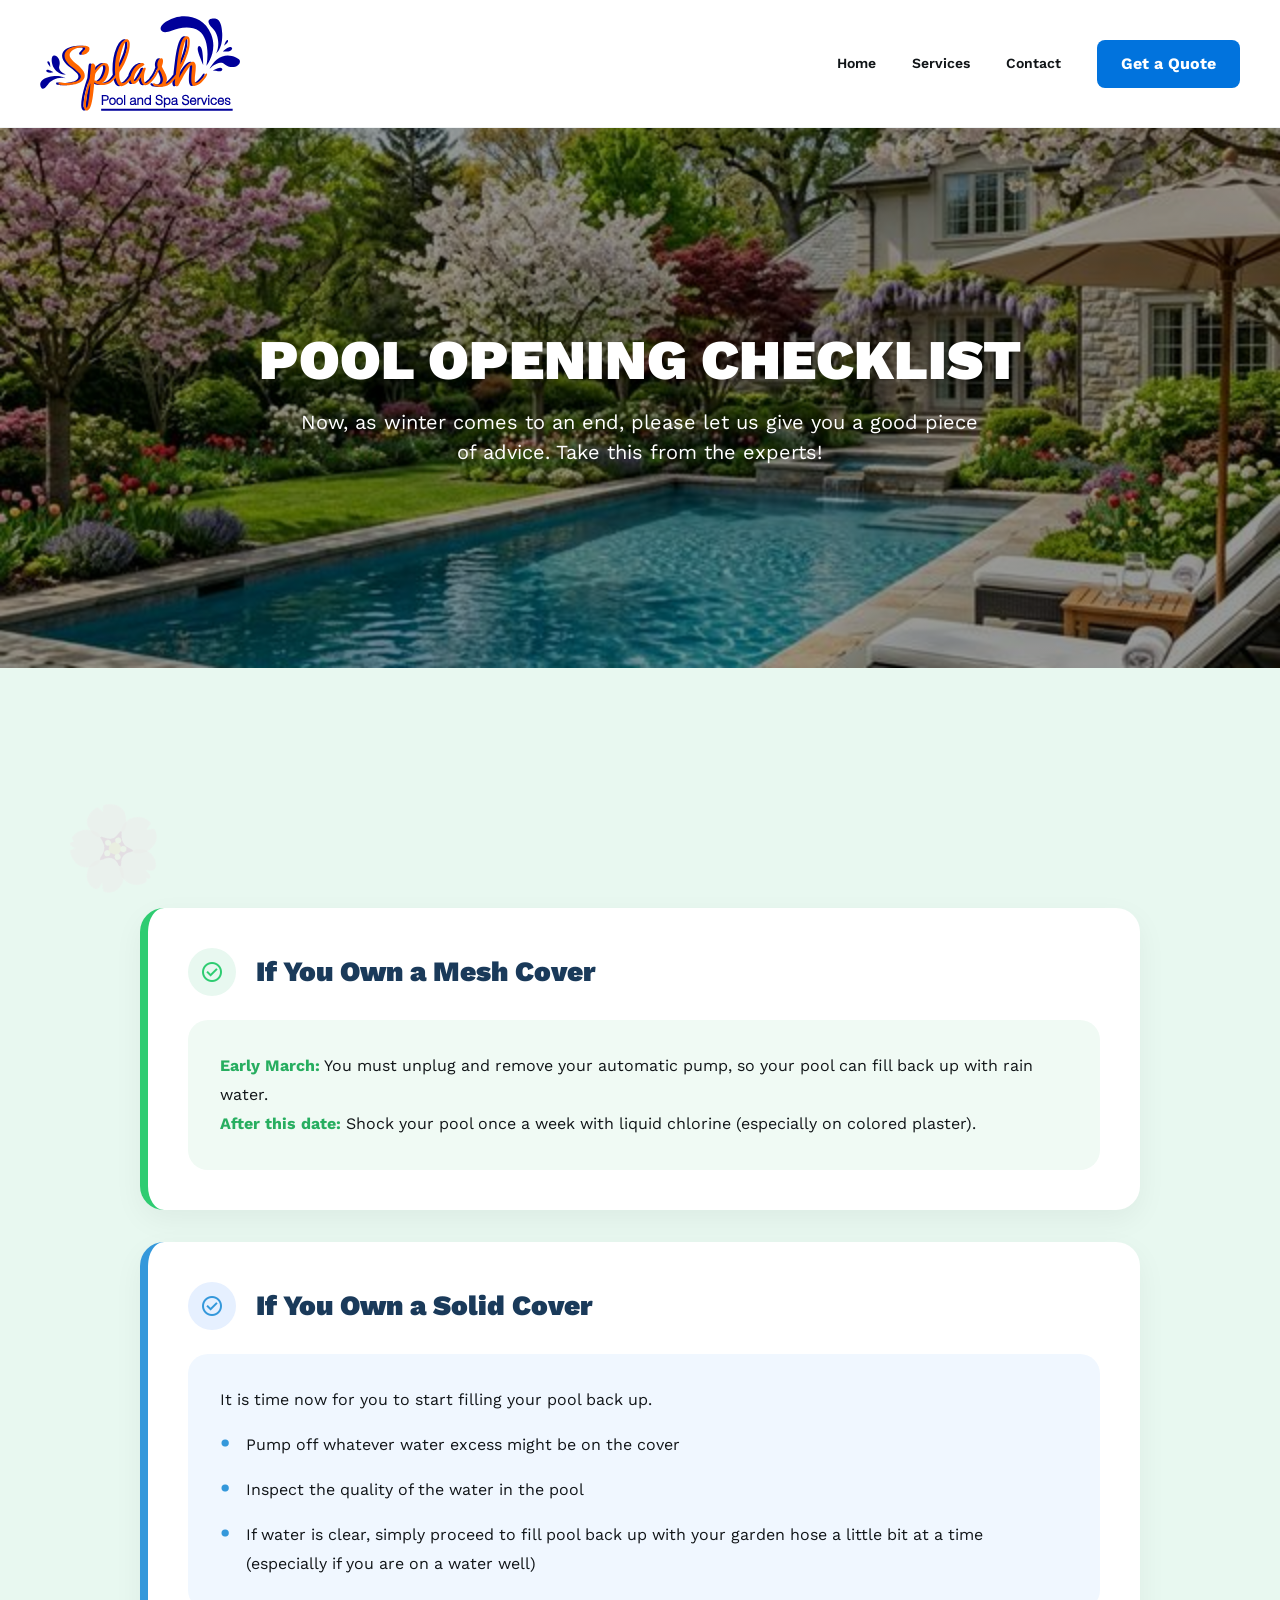
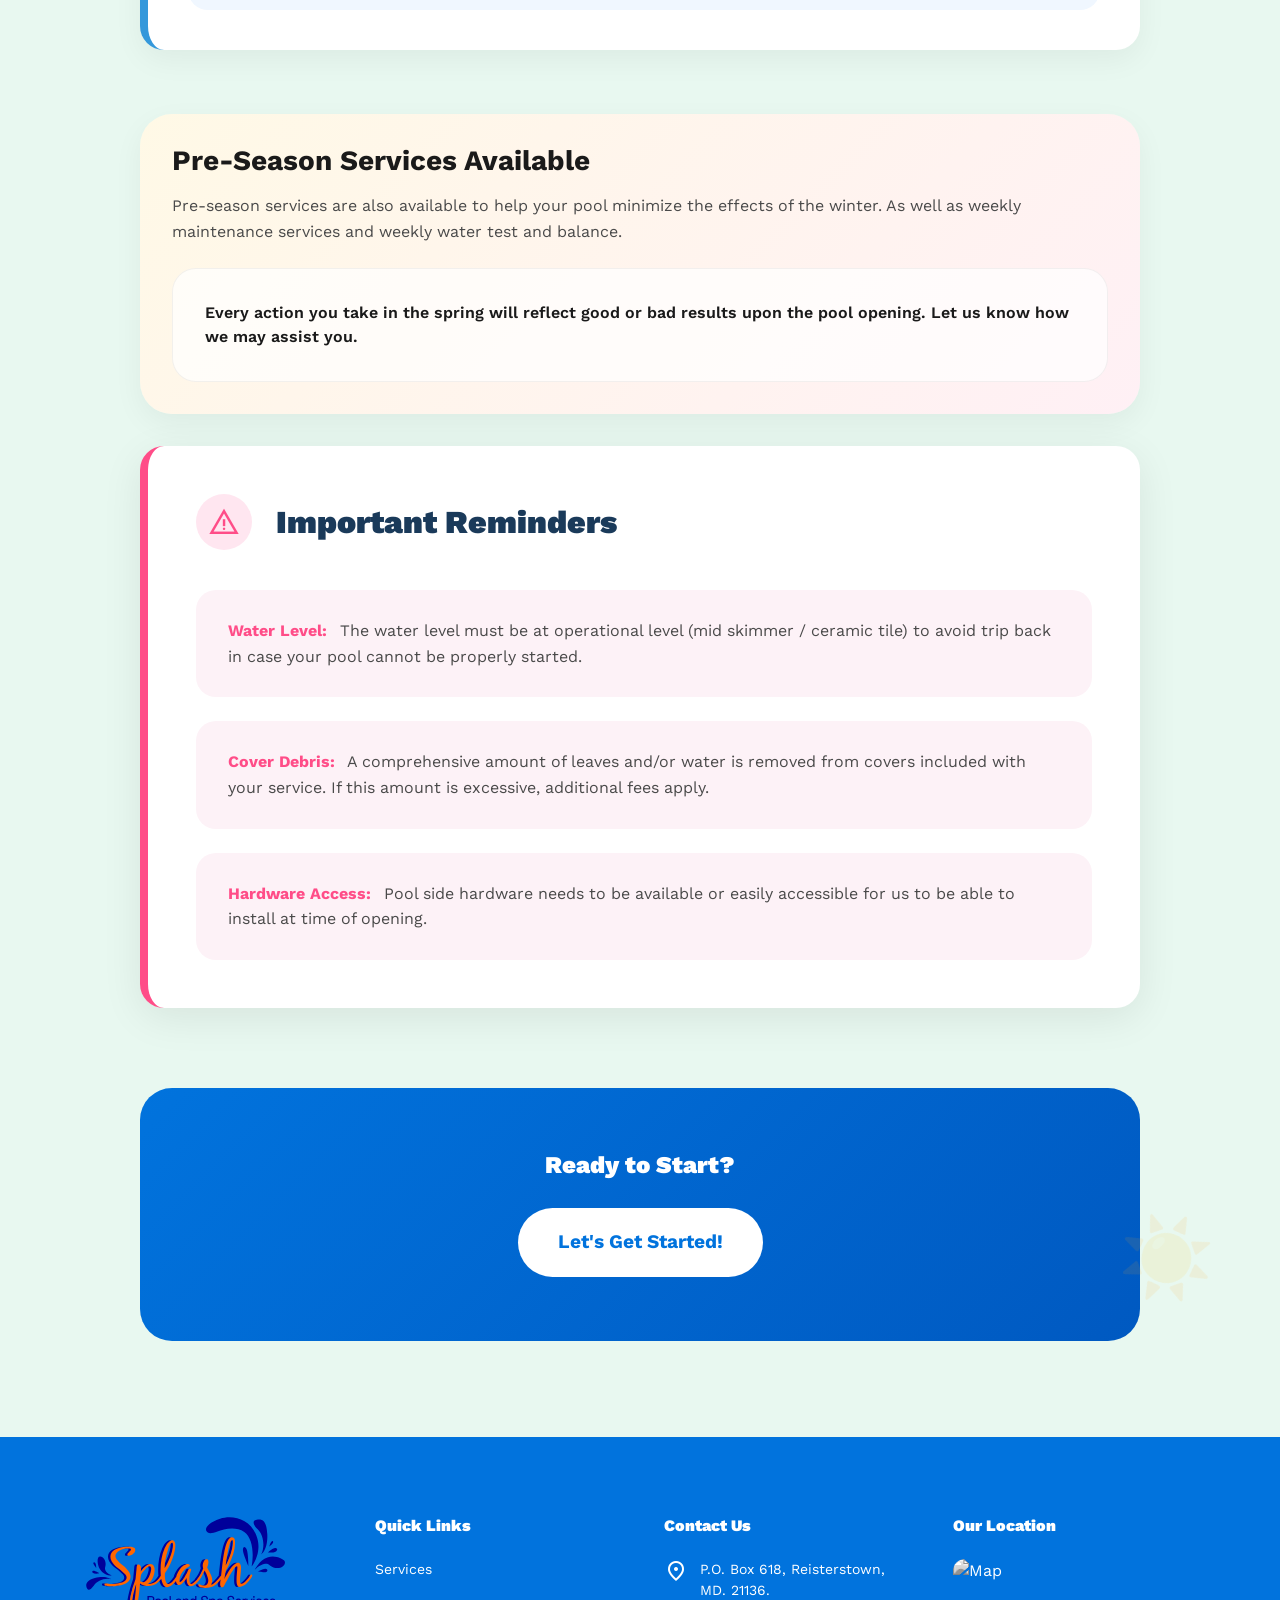
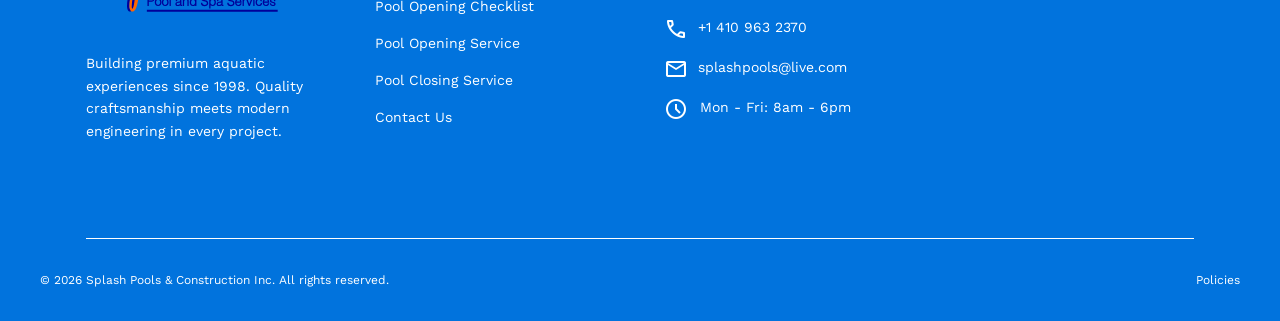
==== commit 988bc3d7: "Nueva pagina de closing" ====
--- a/checklist-opening.html
+++ b/checklist-opening.html
@@ -123,8 +123,8 @@
 
                     <div class="cta-box reveal">
                         <h2>Ready to Start?</h2>
-                        <p>Let us know how we may assist you for a perfect pool season.</p>
-                        <a href="contact-us.html" class="cta-btn-white">Get started</a>
+                        <!--<p>Let us know how we may assist you for a perfect pool season.</p>-->
+                        <a href="services.html#pool-opening" class="cta-btn-white">Let's Get Started!</a>
                     </div>
                 </div>
             </section>
--- a/css/checklist-opening.css
+++ b/css/checklist-opening.css
@@ -289,6 +289,7 @@
     padding: 1.25rem 2.5rem;
     border-radius: 50px;
     font-size: 1.2rem;
+    font-weight: 700;
 }
 
 @media (max-width: 768px) {
